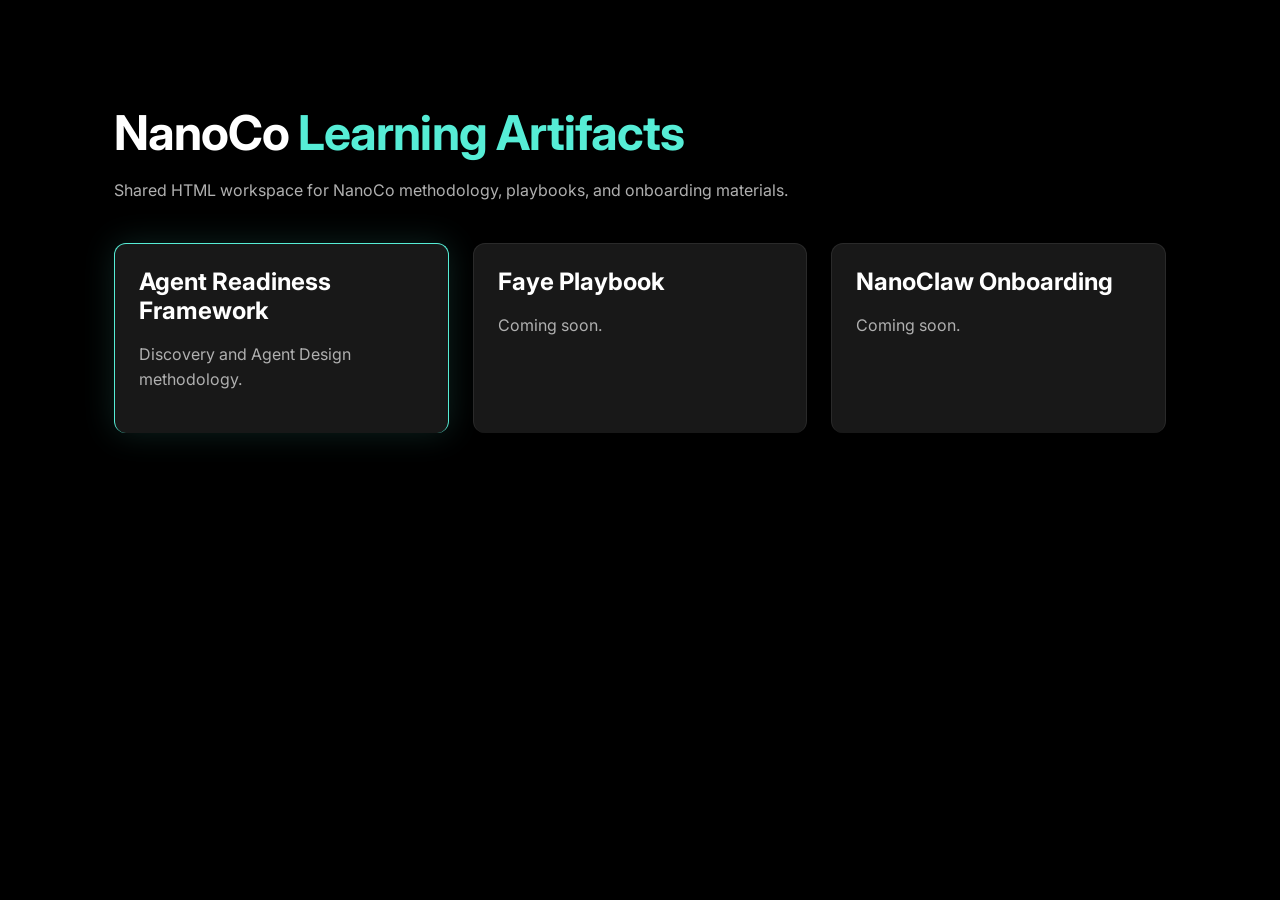
==== index.html @ 942d2b80 "init: scaffold nanoco-learning-artifacts (design system + agent-readiness-framework placeholder)" ====
<!DOCTYPE html>
<html lang="en">
<head>
  <meta charset="UTF-8" />
  <meta name="viewport" content="width=device-width, initial-scale=1.0" />
  <title>NanoCo Learning Artifacts</title>
  <link rel="stylesheet" href="/shared/css/nanoco-design-system.css" />
</head>
<body>
  <main class="nc-container">
    <section class="nc-section">
      <h1>NanoCo <span class="nc-primary">Learning Artifacts</span></h1>
      <p class="nc-muted">Shared HTML workspace for NanoCo methodology, playbooks, and onboarding materials.</p>

      <div class="nc-grid" style="margin-top: 2.5rem;">
        <a href="/projects/agent-readiness-framework/" class="nc-panel nc-panel--highlight" style="display:block; border-bottom:none;">
          <h3>Agent Readiness Framework</h3>
          <p class="nc-muted">Discovery and Agent Design methodology.</p>
        </a>
        <a href="/projects/faye-playbook/" class="nc-panel" style="display:block; border-bottom:none;">
          <h3>Faye Playbook</h3>
          <p class="nc-muted">Coming soon.</p>
        </a>
        <a href="/projects/nanoclaw-onboarding/" class="nc-panel" style="display:block; border-bottom:none;">
          <h3>NanoClaw Onboarding</h3>
          <p class="nc-muted">Coming soon.</p>
        </a>
      </div>
    </section>
  </main>
</body>
</html>
---- shared/css/nanoco-design-system.css ----
/* ============================================================
   NanoCo Design System
   Shared CSS for all learning artifacts.
   Import in HTML: <link rel="stylesheet" href="/shared/css/nanoco-design-system.css">
   ============================================================ */

@import url('https://fonts.googleapis.com/css2?family=Inter:wght@300;400;500;600;700;800&display=swap');

/* ---------- Brand tokens ---------- */
:root {
  /* Colors */
  --nc-bg:          #000000;
  --nc-panel:       #181818;
  --nc-primary:     #56EDD6;
  --nc-accent:      #E85D3A;
  --nc-text:        #FFFFFF;
  --nc-text-muted:  #B0B0B0;
  --nc-border:      rgba(255, 255, 255, 0.08);

  /* Typography */
  --nc-font: 'Inter', -apple-system, BlinkMacSystemFont, 'Segoe UI', sans-serif;

  /* Spacing */
  --nc-space-xs: 0.5rem;
  --nc-space-sm: 1rem;
  --nc-space-md: 1.5rem;
  --nc-space-lg: 2.5rem;
  --nc-space-xl: 4rem;

  /* Radius */
  --nc-radius-sm: 6px;
  --nc-radius-md: 12px;
  --nc-radius-lg: 20px;

  /* Shadows */
  --nc-shadow-glow: 0 0 32px rgba(86, 237, 214, 0.15);
}

/* ---------- Reset ---------- */
*, *::before, *::after { box-sizing: border-box; }

html, body {
  margin: 0;
  padding: 0;
  background: var(--nc-bg);
  color: var(--nc-text);
  font-family: var(--nc-font);
  font-size: 16px;
  line-height: 1.6;
  -webkit-font-smoothing: antialiased;
  -moz-osx-font-smoothing: grayscale;
}

/* ---------- Typography ---------- */
h1, h2, h3, h4, h5, h6 {
  font-family: var(--nc-font);
  font-weight: 700;
  color: var(--nc-text);
  line-height: 1.2;
  margin: 0 0 var(--nc-space-sm);
}

h1 { font-size: 3rem;    letter-spacing: -0.02em; }
h2 { font-size: 2.25rem; letter-spacing: -0.01em; }
h3 { font-size: 1.5rem; }
h4 { font-size: 1.25rem; }

p {
  margin: 0 0 var(--nc-space-sm);
  color: var(--nc-text);
}

.nc-muted    { color: var(--nc-text-muted); }
.nc-primary  { color: var(--nc-primary); }
.nc-accent   { color: var(--nc-accent); }

a {
  color: var(--nc-primary);
  text-decoration: none;
  border-bottom: 1px solid transparent;
  transition: border-color 0.15s ease;
}
a:hover { border-bottom-color: var(--nc-primary); }

/* ---------- Layout ---------- */
.nc-container {
  max-width: 1100px;
  margin: 0 auto;
  padding: var(--nc-space-lg) var(--nc-space-md);
}

.nc-section {
  padding: var(--nc-space-xl) 0;
}

.nc-grid {
  display: grid;
  gap: var(--nc-space-md);
  grid-template-columns: repeat(auto-fit, minmax(280px, 1fr));
}

/* ---------- Panels ---------- */
.nc-panel {
  background: var(--nc-panel);
  border: 1px solid var(--nc-border);
  border-radius: var(--nc-radius-md);
  padding: var(--nc-space-md);
}

.nc-panel--highlight {
  border-color: var(--nc-primary);
  box-shadow: var(--nc-shadow-glow);
}

/* ---------- Buttons ---------- */
.nc-btn {
  display: inline-block;
  padding: 0.75rem 1.5rem;
  font-family: var(--nc-font);
  font-weight: 600;
  font-size: 1rem;
  border-radius: var(--nc-radius-sm);
  border: none;
  cursor: pointer;
  text-decoration: none;
  transition: transform 0.1s ease, opacity 0.15s ease;
}
.nc-btn:hover { transform: translateY(-1px); opacity: 0.92; }
.nc-btn:active { transform: translateY(0); }

.nc-btn--primary {
  background: var(--nc-primary);
  color: var(--nc-bg);
}

.nc-btn--accent {
  background: var(--nc-accent);
  color: var(--nc-text);
}

.nc-btn--ghost {
  background: transparent;
  color: var(--nc-text);
  border: 1px solid var(--nc-border);
}

/* ---------- Code ---------- */
code, pre {
  font-family: 'SF Mono', Monaco, 'Cascadia Code', 'Roboto Mono', monospace;
  font-size: 0.9em;
}

code {
  background: var(--nc-panel);
  padding: 0.15em 0.4em;
  border-radius: var(--nc-radius-sm);
  color: var(--nc-primary);
}

pre {
  background: var(--nc-panel);
  border: 1px solid var(--nc-border);
  border-radius: var(--nc-radius-md);
  padding: var(--nc-space-md);
  overflow-x: auto;
}
pre code { background: none; padding: 0; color: var(--nc-text); }

/* ---------- Utilities ---------- */
.nc-divider {
  height: 1px;
  background: var(--nc-border);
  border: none;
  margin: var(--nc-space-lg) 0;
}

.nc-center { text-align: center; }

@media (max-width: 640px) {
  h1 { font-size: 2.25rem; }
  h2 { font-size: 1.75rem; }
  .nc-container { padding: var(--nc-space-md) var(--nc-space-sm); }
}
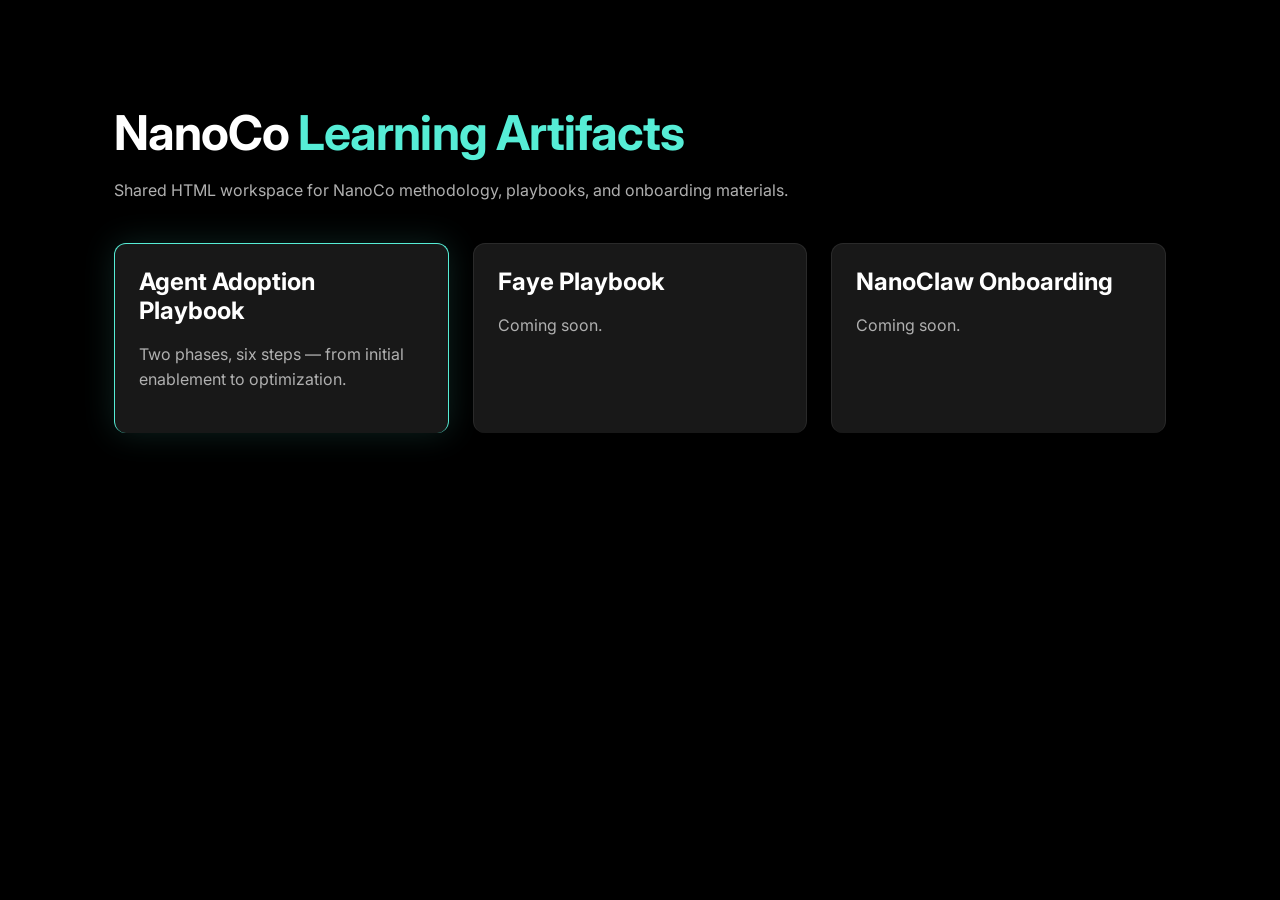
==== commit 8f17867a: "refactor(agent-readiness): align with Agent Adoption Playbook deck One-to-one with the deck at nanoc" ====
--- a/index.html
+++ b/index.html
@@ -14,8 +14,8 @@
 
       <div class="nc-grid" style="margin-top: 2.5rem;">
         <a href="/projects/agent-readiness-framework/" class="nc-panel nc-panel--highlight" style="display:block; border-bottom:none;">
-          <h3>Agent Readiness Framework</h3>
-          <p class="nc-muted">Discovery and Agent Design methodology.</p>
+          <h3>Agent Adoption Playbook</h3>
+          <p class="nc-muted">Two phases, six steps — from initial enablement to optimization.</p>
         </a>
         <a href="/projects/faye-playbook/" class="nc-panel" style="display:block; border-bottom:none;">
           <h3>Faye Playbook</h3>
--- a/shared/css/nanoco-design-system.css
+++ b/shared/css/nanoco-design-system.css
@@ -181,3 +181,658 @@
   h2 { font-size: 1.75rem; }
   .nc-container { padding: var(--nc-space-md) var(--nc-space-sm); }
 }
+
+/* ============================================================
+   RTL support
+   ============================================================ */
+[dir="rtl"] code { direction: ltr; unicode-bidi: embed; }
+[dir="rtl"] pre  { direction: ltr; text-align: left; }
+
+/* ============================================================
+   Bilingual content (HE / EN)
+   Show only the active language. Default HTML lang="he".
+   ============================================================ */
+html[lang="he"] [data-lang="en"] { display: none !important; }
+html[lang="en"] [data-lang="he"] { display: none !important; }
+
+/* Inline bilingual spans should not break flow */
+span[data-lang] { display: inline; }
+
+/* Language toggle button */
+.nc-lang-toggle {
+  position: fixed;
+  top: 1rem;
+  inset-inline-end: 1rem;
+  z-index: 100;
+  background: var(--nc-panel);
+  color: var(--nc-text);
+  border: 1px solid var(--nc-border);
+  border-radius: 999px;
+  padding: 0.5rem 1rem;
+  font-family: var(--nc-font);
+  font-size: 0.85rem;
+  font-weight: 600;
+  letter-spacing: 0.05em;
+  cursor: pointer;
+  transition: border-color 0.2s ease, color 0.2s ease;
+}
+.nc-lang-toggle:hover {
+  border-color: var(--nc-primary);
+  color: var(--nc-primary);
+}
+
+/* ============================================================
+   "The Shift" emphatic statement block
+   ============================================================ */
+.nc-shift {
+  text-align: center;
+  padding: var(--nc-space-lg) 0;
+}
+.nc-shift h2 {
+  font-size: clamp(1.85rem, 3.5vw, 2.75rem);
+  max-width: 820px;
+  margin: 0 auto var(--nc-space-md);
+  line-height: 1.25;
+}
+.nc-shift-lines {
+  font-size: clamp(1.25rem, 2vw, 1.5rem);
+  line-height: 1.6;
+  max-width: 640px;
+  margin: 0 auto;
+  color: var(--nc-text);
+}
+.nc-shift-lines .nc-emph {
+  color: var(--nc-primary);
+  font-weight: 600;
+}
+
+/* ============================================================
+   "What makes NanoCo different" minimal statement
+   ============================================================ */
+.nc-different {
+  background: var(--nc-panel);
+  border: 1px solid var(--nc-border);
+  border-radius: var(--nc-radius-lg);
+  padding: var(--nc-space-lg);
+  text-align: center;
+  max-width: 820px;
+  margin: 0 auto;
+}
+.nc-different .nc-different-head {
+  font-size: clamp(1.25rem, 2vw, 1.5rem);
+  font-weight: 600;
+  margin-bottom: var(--nc-space-md);
+  color: var(--nc-primary);
+}
+.nc-different ul {
+  list-style: none;
+  padding: 0;
+  margin: 0 0 var(--nc-space-md);
+  font-size: 1.1rem;
+  color: var(--nc-text-muted);
+  line-height: 2;
+}
+.nc-different .nc-different-foot {
+  font-size: 1.1rem;
+  color: var(--nc-text);
+  font-weight: 500;
+  padding-top: var(--nc-space-md);
+  border-top: 1px solid var(--nc-border);
+}
+
+/* ============================================================
+   Explanatory paragraph under comparison
+   ============================================================ */
+.nc-explainer {
+  max-width: 720px;
+  margin: var(--nc-space-md) auto 0;
+  text-align: center;
+  color: var(--nc-text-muted);
+  font-size: 1.02rem;
+  line-height: 1.65;
+}
+
+/* ============================================================
+   Back link (page header)
+   ============================================================ */
+.nc-back {
+  display: inline-flex;
+  align-items: center;
+  gap: 0.4rem;
+  color: var(--nc-text-muted);
+  font-size: 0.9rem;
+  padding: 1.25rem 0 0;
+  text-decoration: none;
+  border-bottom: none;
+  transition: color 0.15s ease;
+}
+.nc-back:hover {
+  color: var(--nc-primary);
+  border-bottom: none;
+}
+.nc-back::before {
+  content: "←";
+  color: var(--nc-primary);
+}
+[dir="ltr"] .nc-back::before { content: "←"; }
+[dir="rtl"] .nc-back::before { content: "→"; }
+
+/* ============================================================
+   Vertical timeline (Discovery process)
+   ============================================================ */
+.nc-timeline {
+  max-width: 720px;
+  margin: 0 auto;
+  position: relative;
+  padding-inline-start: 2.5rem;
+}
+.nc-timeline::before {
+  content: "";
+  position: absolute;
+  top: 0.5rem;
+  bottom: 0.5rem;
+  inset-inline-start: 0.75rem;
+  width: 2px;
+  background: linear-gradient(to bottom, var(--nc-primary), transparent);
+  opacity: 0.4;
+}
+.nc-timeline-step {
+  position: relative;
+  padding: 0 0 var(--nc-space-md) 0;
+}
+.nc-timeline-step::before {
+  content: "";
+  position: absolute;
+  inset-inline-start: -2rem;
+  top: 0.45rem;
+  width: 0.85rem;
+  height: 0.85rem;
+  border-radius: 999px;
+  background: var(--nc-primary);
+  box-shadow: 0 0 0 4px rgba(86, 237, 214, 0.15);
+}
+.nc-timeline-step h3 {
+  font-size: 1.1rem;
+  margin: 0 0 0.35rem;
+}
+.nc-timeline-step p {
+  color: var(--nc-text-muted);
+  margin: 0;
+  font-size: 0.98rem;
+}
+.nc-timeline-step .nc-timeline-num {
+  font-family: 'SF Mono', Monaco, monospace;
+  color: var(--nc-primary);
+  font-size: 0.8rem;
+  font-weight: 600;
+  letter-spacing: 0.12em;
+  display: block;
+  margin-bottom: 0.2rem;
+}
+
+/* ============================================================
+   Report preview (Role Intelligence Report mock)
+   ============================================================ */
+.nc-report {
+  max-width: 760px;
+  margin: 0 auto;
+  background: var(--nc-panel);
+  border: 1px solid var(--nc-border);
+  border-radius: var(--nc-radius-lg);
+  overflow: hidden;
+}
+.nc-report-header {
+  padding: var(--nc-space-md);
+  border-bottom: 1px solid var(--nc-border);
+  display: flex;
+  flex-wrap: wrap;
+  align-items: baseline;
+  justify-content: space-between;
+  gap: 0.5rem;
+}
+.nc-report-header .nc-report-title {
+  font-weight: 700;
+  font-size: 1.1rem;
+}
+.nc-report-header .nc-report-meta {
+  color: var(--nc-text-muted);
+  font-family: 'SF Mono', Monaco, monospace;
+  font-size: 0.8rem;
+  letter-spacing: 0.08em;
+}
+.nc-report-body {
+  display: grid;
+  grid-template-columns: repeat(auto-fit, minmax(220px, 1fr));
+  gap: 1px;
+  background: var(--nc-border);
+}
+.nc-report-cell {
+  background: var(--nc-panel);
+  padding: 1.1rem var(--nc-space-md);
+}
+.nc-report-cell .nc-cell-label {
+  display: block;
+  color: var(--nc-text-muted);
+  font-size: 0.75rem;
+  letter-spacing: 0.12em;
+  text-transform: uppercase;
+  margin-bottom: 0.45rem;
+}
+.nc-report-cell .nc-cell-value {
+  color: var(--nc-text);
+  font-weight: 500;
+  font-size: 0.98rem;
+  line-height: 1.45;
+}
+.nc-report-cell .nc-cell-value .nc-primary { color: var(--nc-primary); }
+
+/* ============================================================
+   Pillars (Core Principle / What It Takes — 4 label+value cards)
+   ============================================================ */
+.nc-pillars {
+  display: grid;
+  grid-template-columns: repeat(auto-fit, minmax(240px, 1fr));
+  gap: var(--nc-space-md);
+}
+.nc-pillar {
+  background: var(--nc-panel);
+  border: 1px solid var(--nc-border);
+  border-radius: var(--nc-radius-md);
+  padding: var(--nc-space-md);
+  transition: border-color 0.2s ease, transform 0.2s ease;
+}
+.nc-pillar:hover {
+  border-color: var(--nc-primary);
+  transform: translateY(-2px);
+}
+.nc-pillar .nc-pillar-label {
+  display: block;
+  color: var(--nc-primary);
+  font-size: 0.78rem;
+  font-weight: 600;
+  letter-spacing: 0.12em;
+  text-transform: uppercase;
+  margin-bottom: 0.6rem;
+}
+.nc-pillar .nc-pillar-value {
+  display: block;
+  color: var(--nc-text);
+  font-size: 1.05rem;
+  font-weight: 500;
+  line-height: 1.5;
+}
+
+/* ============================================================
+   Phase block (groups steps under a single phase header)
+   ============================================================ */
+.nc-phase {
+  margin-bottom: var(--nc-space-lg);
+}
+.nc-phase-header {
+  display: flex;
+  align-items: baseline;
+  gap: var(--nc-space-sm);
+  margin-bottom: var(--nc-space-md);
+  padding-bottom: var(--nc-space-sm);
+  border-bottom: 1px solid var(--nc-border);
+}
+.nc-phase-header .nc-phase-tag {
+  font-family: 'SF Mono', Monaco, monospace;
+  font-size: 0.78rem;
+  font-weight: 600;
+  letter-spacing: 0.18em;
+  text-transform: uppercase;
+  color: var(--nc-primary);
+  background: rgba(86, 237, 214, 0.08);
+  border: 1px solid rgba(86, 237, 214, 0.25);
+  border-radius: 999px;
+  padding: 0.3rem 0.75rem;
+}
+.nc-phase-header h3 {
+  font-size: 1.5rem;
+  margin: 0;
+}
+
+/* Step card with bottom Output row */
+.nc-step-card {
+  background: var(--nc-panel);
+  border: 1px solid var(--nc-border);
+  border-radius: var(--nc-radius-md);
+  padding: var(--nc-space-md);
+  display: flex;
+  flex-direction: column;
+  transition: border-color 0.2s ease, transform 0.2s ease;
+}
+.nc-step-card:hover {
+  border-color: var(--nc-primary);
+  transform: translateY(-2px);
+}
+.nc-step-card .nc-step-num {
+  font-family: 'SF Mono', Monaco, monospace;
+  color: var(--nc-primary);
+  font-size: 0.85rem;
+  font-weight: 600;
+  letter-spacing: 0.1em;
+  margin-bottom: 0.45rem;
+}
+.nc-step-card h4 {
+  font-size: 1.15rem;
+  margin: 0 0 0.5rem;
+  color: var(--nc-text);
+}
+.nc-step-card p {
+  margin: 0 0 var(--nc-space-md);
+  color: var(--nc-text-muted);
+  font-size: 0.98rem;
+  line-height: 1.55;
+  flex: 1;
+}
+.nc-step-card .nc-output-line {
+  margin-top: auto;
+  padding-top: var(--nc-space-sm);
+  border-top: 1px solid var(--nc-border);
+  display: flex;
+  flex-direction: column;
+  gap: 0.2rem;
+}
+.nc-step-card .nc-output-label {
+  font-size: 0.72rem;
+  font-weight: 600;
+  letter-spacing: 0.12em;
+  text-transform: uppercase;
+  color: var(--nc-text-muted);
+}
+.nc-step-card .nc-output-value {
+  font-size: 0.95rem;
+  color: var(--nc-primary);
+  font-weight: 500;
+}
+
+/* ============================================================
+   Final CTA panel
+   ============================================================ */
+.nc-cta-panel {
+  background: var(--nc-panel);
+  border: 1px solid var(--nc-border);
+  border-radius: var(--nc-radius-lg);
+  padding: var(--nc-space-lg);
+  text-align: center;
+  max-width: 820px;
+  margin: 0 auto;
+}
+.nc-cta-panel h2 {
+  font-size: clamp(1.5rem, 3vw, 2rem);
+  margin-bottom: var(--nc-space-md);
+}
+.nc-cta-panel p {
+  color: var(--nc-text-muted);
+  max-width: 560px;
+  margin: 0 auto var(--nc-space-md);
+  font-size: 1.05rem;
+}
+
+/* ============================================================
+   Hero
+   ============================================================ */
+.nc-hero {
+  padding: 6rem 0 4rem;
+  text-align: center;
+}
+.nc-hero h1 {
+  font-size: clamp(2.25rem, 5vw, 3.75rem);
+  max-width: 900px;
+  margin: 0 auto var(--nc-space-md);
+  line-height: 1.15;
+}
+.nc-hero p {
+  font-size: 1.15rem;
+  max-width: 720px;
+  margin: 0 auto var(--nc-space-lg);
+  color: var(--nc-text-muted);
+}
+.nc-hero .nc-cta-row {
+  display: flex;
+  gap: var(--nc-space-sm);
+  justify-content: center;
+  flex-wrap: wrap;
+}
+
+/* ============================================================
+   Section header
+   ============================================================ */
+.nc-section-header {
+  text-align: center;
+  margin-bottom: var(--nc-space-lg);
+}
+.nc-section-header h2 {
+  font-size: clamp(1.75rem, 3.5vw, 2.5rem);
+  margin-bottom: 0.5rem;
+}
+.nc-section-header p {
+  color: var(--nc-text-muted);
+  font-size: 1.05rem;
+  max-width: 640px;
+  margin: 0 auto;
+}
+.nc-eyebrow {
+  display: inline-block;
+  color: var(--nc-primary);
+  font-size: 0.85rem;
+  font-weight: 600;
+  letter-spacing: 0.12em;
+  text-transform: uppercase;
+  margin-bottom: var(--nc-space-sm);
+}
+
+/* ============================================================
+   Numbered cards
+   ============================================================ */
+.nc-num-card {
+  background: var(--nc-panel);
+  border: 1px solid var(--nc-border);
+  border-radius: var(--nc-radius-md);
+  padding: var(--nc-space-md);
+  position: relative;
+  transition: border-color 0.2s ease, transform 0.2s ease;
+}
+.nc-num-card:hover {
+  border-color: var(--nc-primary);
+  transform: translateY(-2px);
+}
+.nc-num-card .nc-num {
+  display: block;
+  color: var(--nc-primary);
+  font-family: 'SF Mono', Monaco, monospace;
+  font-size: 0.95rem;
+  font-weight: 600;
+  margin-bottom: var(--nc-space-sm);
+  letter-spacing: 0.08em;
+}
+.nc-num-card h3 {
+  font-size: 1.1rem;
+  margin: 0 0 0.5rem;
+}
+.nc-num-card p {
+  margin: 0;
+  color: var(--nc-text-muted);
+  font-size: 0.95rem;
+}
+
+/* ============================================================
+   Flow visualization (Discover → Design → Validate → Deploy)
+   ============================================================ */
+.nc-flow {
+  display: flex;
+  align-items: stretch;
+  justify-content: center;
+  gap: var(--nc-space-sm);
+  flex-wrap: wrap;
+  margin: var(--nc-space-lg) 0;
+}
+.nc-flow-step {
+  background: var(--nc-panel);
+  border: 1px solid var(--nc-border);
+  border-radius: var(--nc-radius-md);
+  padding: 1.25rem 1.75rem;
+  min-width: 160px;
+  text-align: center;
+  font-weight: 600;
+  font-size: 1.05rem;
+  position: relative;
+}
+.nc-flow-step .nc-flow-num {
+  display: block;
+  color: var(--nc-primary);
+  font-family: 'SF Mono', Monaco, monospace;
+  font-size: 0.8rem;
+  margin-bottom: 0.35rem;
+  letter-spacing: 0.1em;
+}
+.nc-flow-arrow {
+  display: flex;
+  align-items: center;
+  color: var(--nc-primary);
+  font-size: 1.5rem;
+  font-weight: 300;
+  user-select: none;
+}
+@media (max-width: 720px) {
+  .nc-flow { flex-direction: column; align-items: center; }
+  .nc-flow-arrow { transform: rotate(90deg); }
+}
+
+/* ============================================================
+   Comparison columns (Traditional vs NanoCo)
+   ============================================================ */
+.nc-compare {
+  display: grid;
+  grid-template-columns: repeat(auto-fit, minmax(280px, 1fr));
+  gap: var(--nc-space-md);
+}
+.nc-compare-col {
+  background: var(--nc-panel);
+  border: 1px solid var(--nc-border);
+  border-radius: var(--nc-radius-md);
+  padding: var(--nc-space-md);
+}
+.nc-compare-col h4 {
+  font-size: 0.85rem;
+  font-weight: 600;
+  letter-spacing: 0.12em;
+  text-transform: uppercase;
+  margin: 0 0 var(--nc-space-sm);
+  color: var(--nc-text-muted);
+}
+.nc-compare-col--accent h4 { color: var(--nc-accent); }
+.nc-compare-col--primary {
+  border-color: var(--nc-primary);
+  box-shadow: var(--nc-shadow-glow);
+}
+.nc-compare-col--primary h4 { color: var(--nc-primary); }
+.nc-compare-col ul {
+  list-style: none;
+  padding: 0;
+  margin: 0;
+}
+.nc-compare-col ul li {
+  padding: 0.5rem 0;
+  border-bottom: 1px solid var(--nc-border);
+  font-size: 1rem;
+}
+.nc-compare-col ul li:last-child { border-bottom: none; }
+
+/* ============================================================
+   Tag cards (small visual chips)
+   ============================================================ */
+.nc-tags {
+  display: flex;
+  flex-wrap: wrap;
+  gap: 0.6rem;
+  justify-content: center;
+}
+.nc-tag {
+  background: var(--nc-panel);
+  border: 1px solid var(--nc-border);
+  border-radius: 999px;
+  padding: 0.55rem 1.1rem;
+  font-size: 0.95rem;
+  color: var(--nc-text);
+  transition: border-color 0.2s ease, color 0.2s ease;
+}
+.nc-tag:hover {
+  border-color: var(--nc-primary);
+  color: var(--nc-primary);
+}
+
+/* ============================================================
+   Pull quote / big statement
+   ============================================================ */
+.nc-quote {
+  text-align: center;
+  font-size: clamp(1.25rem, 2.5vw, 1.75rem);
+  line-height: 1.4;
+  font-weight: 500;
+  max-width: 820px;
+  margin: var(--nc-space-lg) auto;
+  color: var(--nc-text);
+}
+.nc-quote em {
+  font-style: normal;
+  color: var(--nc-primary);
+}
+
+/* ============================================================
+   Final / closing statement panel
+   ============================================================ */
+.nc-final {
+  background: var(--nc-panel);
+  border: 1px solid var(--nc-primary);
+  border-radius: var(--nc-radius-lg);
+  padding: var(--nc-space-lg);
+  box-shadow: var(--nc-shadow-glow);
+  text-align: center;
+}
+.nc-final h2 { margin-bottom: var(--nc-space-md); }
+.nc-final ul {
+  list-style: none;
+  padding: 0;
+  margin: var(--nc-space-md) auto var(--nc-space-lg);
+  max-width: 520px;
+  text-align: start;
+}
+.nc-final ul li {
+  padding: 0.45rem 0;
+  color: var(--nc-text-muted);
+  border-bottom: 1px solid var(--nc-border);
+}
+.nc-final ul li:last-child { border-bottom: none; }
+.nc-final ul li::before {
+  content: "→";
+  color: var(--nc-primary);
+  margin-inline-end: 0.6rem;
+  font-weight: 600;
+}
+[dir="rtl"] .nc-final ul li::before { content: "←"; }
+.nc-final-statement {
+  font-size: clamp(1.15rem, 2vw, 1.5rem);
+  font-weight: 600;
+  color: var(--nc-text);
+  margin-top: var(--nc-space-md);
+}
+.nc-final-statement em {
+  font-style: normal;
+  color: var(--nc-primary);
+}
+
+/* ============================================================
+   Footer
+   ============================================================ */
+.nc-footer {
+  border-top: 1px solid var(--nc-border);
+  margin-top: var(--nc-space-xl);
+  padding: var(--nc-space-lg) 0;
+  text-align: center;
+  color: var(--nc-text-muted);
+  font-size: 0.9rem;
+}
+.nc-footer .nc-primary { font-weight: 600; }
